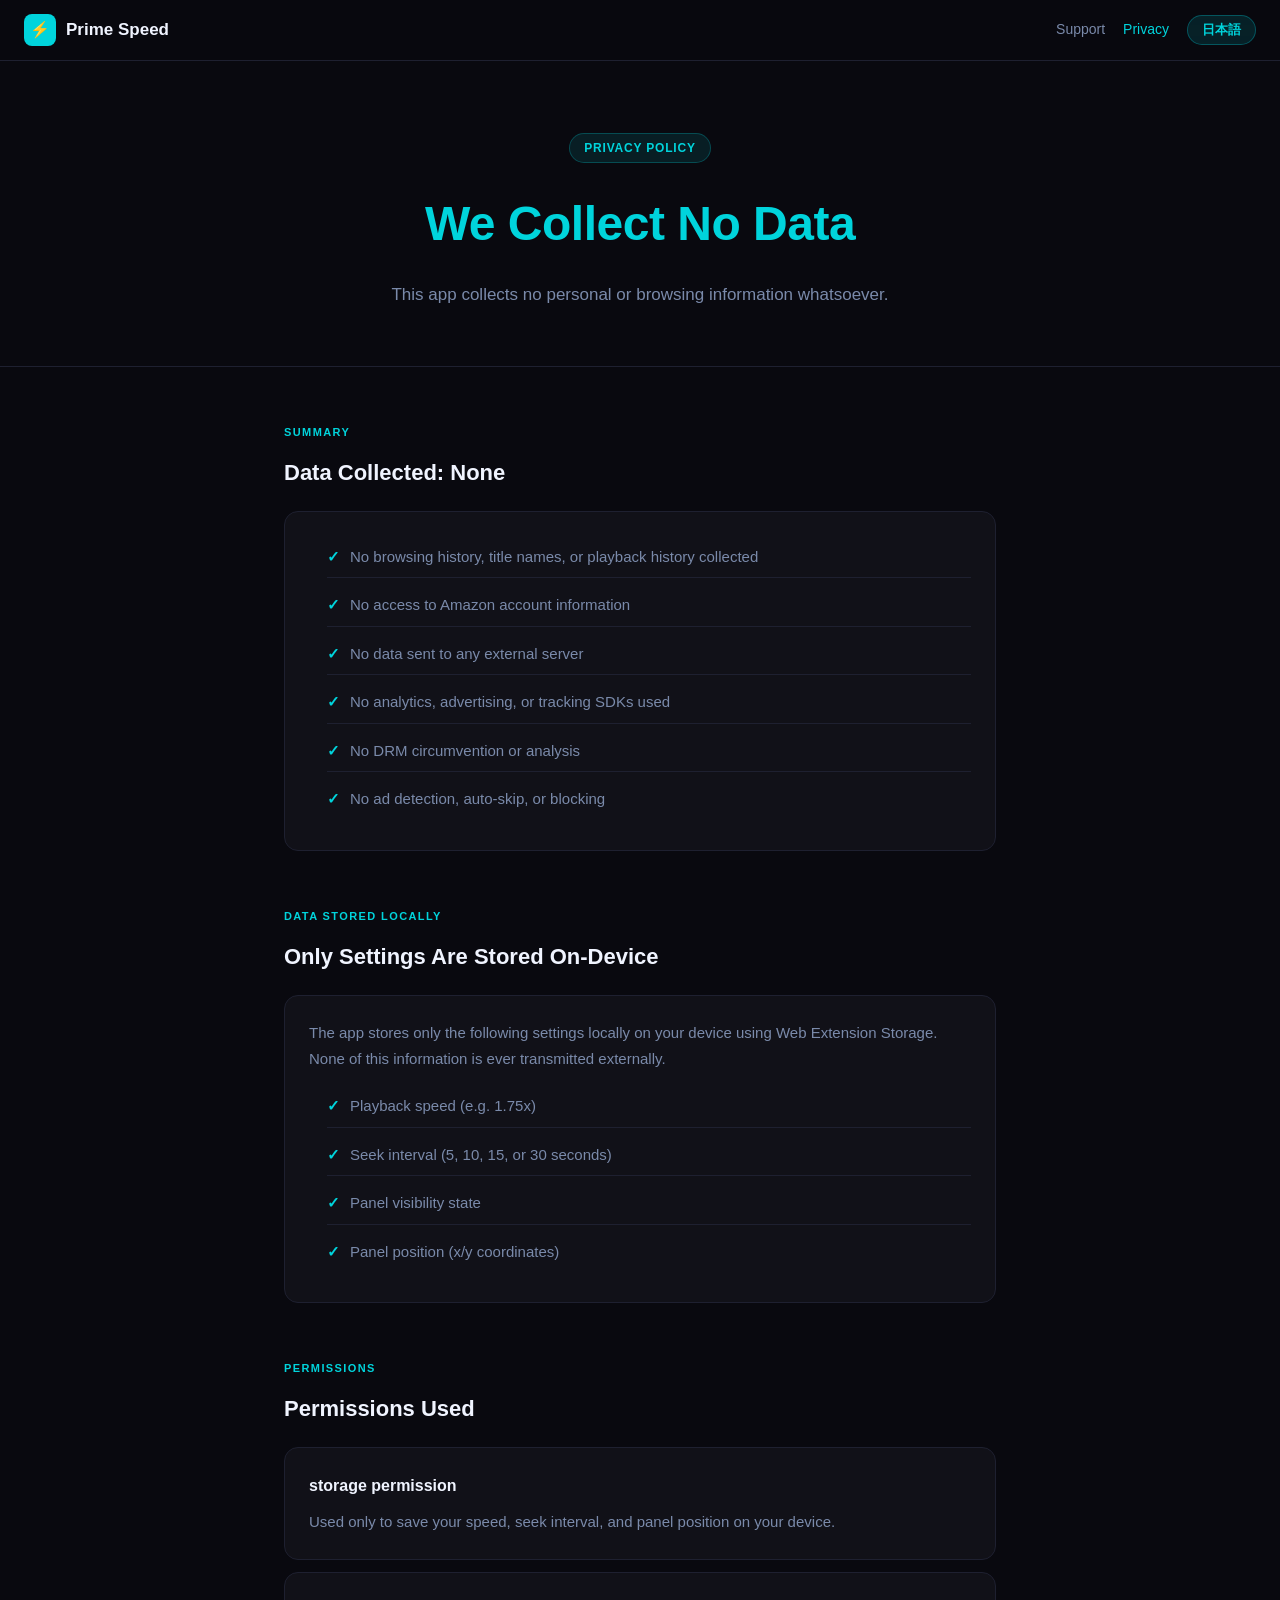
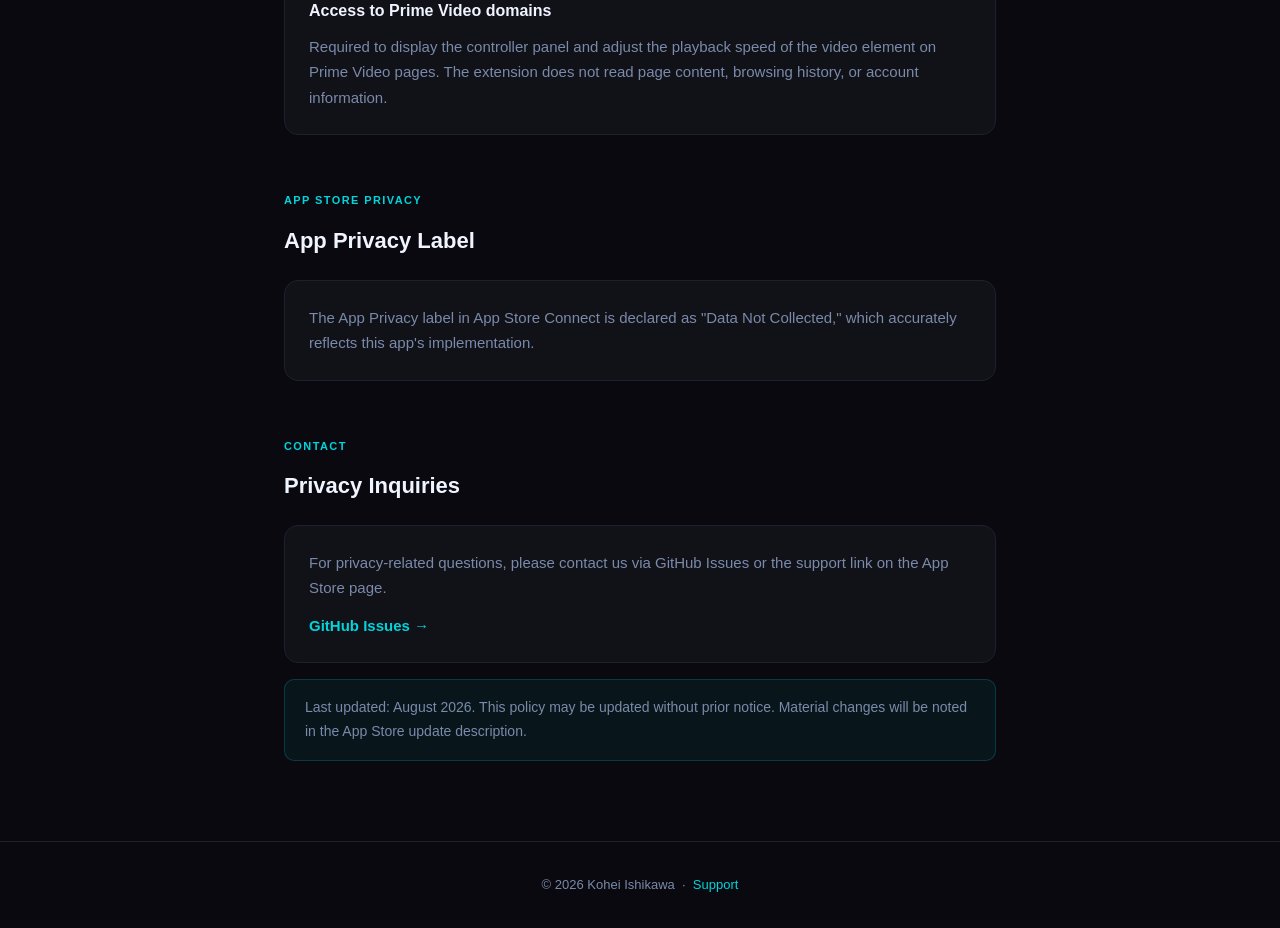
==== privacy.html @ 71042012 "feat: initial support and privacy pages with JP/EN toggle" ====
<!DOCTYPE html>
<html lang="ja">
<head>
  <meta charset="UTF-8">
  <meta name="viewport" content="width=device-width, initial-scale=1">
  <title>プライバシーポリシー / Privacy Policy — アマプラ倍速</title>
  <meta name="description" content="アマプラ倍速（Prime Speed Controller）のプライバシーポリシー。">
  <link rel="stylesheet" href="style.css">
</head>
<body>

<nav>
  <a class="nav-brand" href="index.html">
    <div class="nav-icon">⚡</div>
    <span class="ja-t">アマプラ倍速</span>
    <span class="en-t" style="display:none">Prime Speed</span>
  </a>
  <div class="nav-links">
    <a href="index.html">
      <span class="ja-t">サポート</span><span class="en-t" style="display:none">Support</span>
    </a>
    <a href="privacy.html" class="active">
      <span class="ja-t">プライバシー</span><span class="en-t" style="display:none">Privacy</span>
    </a>
    <button class="lang-btn" onclick="toggleLang()" id="langBtn">EN</button>
  </div>
</nav>

<div class="hero">
  <div class="hero-badge ja-t">プライバシーポリシー</div>
  <div class="hero-badge en-t" style="display:none">Privacy Policy</div>
  <h1>
    <span class="ja-t">データを<span>収集しません</span></span>
    <span class="en-t" style="display:none">We Collect <span>No Data</span></span>
  </h1>
  <p class="ja-t">本アプリはユーザーの閲覧情報・個人情報を一切収集・送信しません。</p>
  <p class="en-t" style="display:none">This app collects no personal or browsing information whatsoever.</p>
</div>

<div class="container">

  <!-- ── Summary ── -->
  <div class="section">
    <div class="section-label ja-t">概要</div>
    <div class="section-label en-t" style="display:none">Summary</div>
    <h2 class="ja-t">収集するデータ：なし</h2>
    <h2 class="en-t" style="display:none">Data Collected: None</h2>

    <div class="card">
      <ul class="check-list">
        <li class="ja-t">閲覧履歴・作品名・再生履歴を収集しない</li>
        <li class="en-t" style="display:none">No browsing history, title names, or playback history collected</li>

        <li class="ja-t">Amazonアカウント情報にアクセスしない</li>
        <li class="en-t" style="display:none">No access to Amazon account information</li>

        <li class="ja-t">外部サーバーへのデータ送信をしない</li>
        <li class="en-t" style="display:none">No data sent to any external server</li>

        <li class="ja-t">解析SDK・広告SDK・トラッキングSDKを使用しない</li>
        <li class="en-t" style="display:none">No analytics, advertising, or tracking SDKs used</li>

        <li class="ja-t">DRMの解除・回避・解析をしない</li>
        <li class="en-t" style="display:none">No DRM circumvention or analysis</li>

        <li class="ja-t">広告の検出・自動スキップ・遮断をしない</li>
        <li class="en-t" style="display:none">No ad detection, auto-skip, or blocking</li>
      </ul>
    </div>
  </div>

  <!-- ── What IS stored ── -->
  <div class="section">
    <div class="section-label ja-t">端末内に保存するデータ</div>
    <div class="section-label en-t" style="display:none">Data Stored Locally</div>
    <h2 class="ja-t">設定値のみ端末内に保存</h2>
    <h2 class="en-t" style="display:none">Only Settings Are Stored On-Device</h2>

    <div class="card">
      <p class="ja-t" style="margin-bottom:14px">
        本アプリは次の設定値のみをお使いの端末内（Web Extension Storage）に保存します。これらの情報は外部に送信されることはありません。
      </p>
      <p class="en-t" style="display:none;margin-bottom:14px">
        The app stores only the following settings locally on your device using Web Extension Storage. None of this information is ever transmitted externally.
      </p>
      <ul class="check-list">
        <li class="ja-t">再生速度（例: 1.75x）</li>
        <li class="en-t" style="display:none">Playback speed (e.g. 1.75x)</li>

        <li class="ja-t">送り・戻し秒数（5 / 10 / 15 / 30秒）</li>
        <li class="en-t" style="display:none">Seek interval (5, 10, 15, or 30 seconds)</li>

        <li class="ja-t">操作パネルの表示・非表示の状態</li>
        <li class="en-t" style="display:none">Panel visibility state</li>

        <li class="ja-t">操作パネルの位置（x/y座標）</li>
        <li class="en-t" style="display:none">Panel position (x/y coordinates)</li>
      </ul>
    </div>
  </div>

  <!-- ── Permissions ── -->
  <div class="section">
    <div class="section-label ja-t">権限について</div>
    <div class="section-label en-t" style="display:none">Permissions</div>
    <h2 class="ja-t">使用する権限</h2>
    <h2 class="en-t" style="display:none">Permissions Used</h2>

    <div class="card">
      <h3 class="ja-t">storage 権限</h3>
      <h3 class="en-t" style="display:none">storage permission</h3>
      <p class="ja-t">再生速度・送り秒数・パネル位置などの設定を端末内に保存するためだけに使用します。</p>
      <p class="en-t" style="display:none">Used only to save your speed, seek interval, and panel position on your device.</p>
    </div>
    <div class="card">
      <h3 class="ja-t">Prime Video ドメインへのアクセス</h3>
      <h3 class="en-t" style="display:none">Access to Prime Video domains</h3>
      <p class="ja-t">操作パネルを表示し、video要素の再生速度を変更するためにPrime VideoのWebページへのアクセスが必要です。ページの内容・閲覧履歴・アカウント情報を読み取ることはありません。</p>
      <p class="en-t" style="display:none">Required to display the controller panel and adjust the playback speed of the video element on Prime Video pages. The extension does not read page content, browsing history, or account information.</p>
    </div>
  </div>

  <!-- ── App Privacy ── -->
  <div class="section">
    <div class="section-label ja-t">App Store プライバシー情報</div>
    <div class="section-label en-t" style="display:none">App Store Privacy</div>
    <h2 class="ja-t">App Privacyラベル</h2>
    <h2 class="en-t" style="display:none">App Privacy Label</h2>
    <div class="card">
      <p class="ja-t">App Store ConnectのApp Privacyには「データ非収集（Data Not Collected）」を申告しています。これは本アプリの実装と一致しています。</p>
      <p class="en-t" style="display:none">The App Privacy label in App Store Connect is declared as "Data Not Collected," which accurately reflects this app's implementation.</p>
    </div>
  </div>

  <!-- ── Contact ── -->
  <div class="section">
    <div class="section-label ja-t">お問い合わせ</div>
    <div class="section-label en-t" style="display:none">Contact</div>
    <h2 class="ja-t">プライバシーに関するお問い合わせ</h2>
    <h2 class="en-t" style="display:none">Privacy Inquiries</h2>
    <div class="card">
      <p class="ja-t">プライバシーに関するご質問は、GitHubのIssueまたはApp Storeのサポートリンクからご連絡ください。</p>
      <p class="en-t" style="display:none">For privacy-related questions, please contact us via GitHub Issues or the support link on the App Store page.</p>
      <p style="margin-top:12px">
        <a href="https://github.com/isitest1/prime-video-speed-controller/issues"
           style="color:var(--teal);text-decoration:none;font-weight:700">GitHub Issues →</a>
      </p>
    </div>
  </div>

  <div class="notice">
    <span class="ja-t">最終更新: 2026年8月 ／ 本ポリシーは予告なく変更することがあります。重要な変更がある場合はApp Storeのアップデート情報でお知らせします。</span>
    <span class="en-t" style="display:none">Last updated: August 2026. This policy may be updated without prior notice. Material changes will be noted in the App Store update description.</span>
  </div>

</div>

<footer>
  <p>© 2026 Kohei Ishikawa &nbsp;·&nbsp;
    <a href="index.html"><span class="ja-t">サポート</span><span class="en-t" style="display:none">Support</span></a>
  </p>
</footer>

<script>
  var isJa = true;
  function toggleLang() {
    isJa = !isJa;
    document.querySelectorAll('.ja-t').forEach(function(el){
      el.style.display = isJa ? '' : 'none';
    });
    document.querySelectorAll('.en-t').forEach(function(el){
      el.style.display = isJa ? 'none' : '';
    });
    document.getElementById('langBtn').textContent = isJa ? 'EN' : '日本語';
    document.documentElement.lang = isJa ? 'ja' : 'en';
  }
  if (!navigator.language.startsWith('ja')) toggleLang();
</script>
</body>
</html>
---- style.css ----
:root {
  --bg:     #09090f;
  --card:   #111118;
  --border: #1e2030;
  --teal:   #00d4dc;
  --teal2:  #00aacc;
  --white:  #f0f4ff;
  --dim:    #7a8aaa;
  --radius: 14px;
}
*, *::before, *::after { box-sizing: border-box; margin: 0; padding: 0; }

body {
  background: var(--bg);
  color: var(--white);
  font-family: -apple-system, BlinkMacSystemFont, "Helvetica Neue", sans-serif;
  line-height: 1.7;
  font-size: 16px;
}

/* ── Nav ── */
nav {
  position: sticky;
  top: 0;
  z-index: 100;
  display: flex;
  align-items: center;
  justify-content: space-between;
  padding: 14px 24px;
  background: rgba(9,9,15,.88);
  backdrop-filter: blur(16px);
  border-bottom: 1px solid var(--border);
  gap: 12px;
}
.nav-brand {
  display: flex;
  align-items: center;
  gap: 10px;
  text-decoration: none;
  color: var(--white);
  font-weight: 700;
  font-size: 17px;
}
.nav-icon {
  width: 32px; height: 32px;
  background: var(--teal);
  border-radius: 8px;
  display: flex; align-items: center; justify-content: center;
  font-size: 16px;
  color: #000;
  font-weight: 900;
}
.nav-links { display: flex; align-items: center; gap: 18px; }
.nav-links a {
  color: var(--dim);
  text-decoration: none;
  font-size: 14px;
  transition: color .15s;
}
.nav-links a:hover, .nav-links a.active { color: var(--teal); }

/* ── Lang toggle ── */
.lang-btn {
  background: rgba(0,212,220,.12);
  border: 1px solid rgba(0,212,220,.3);
  color: var(--teal);
  border-radius: 20px;
  padding: 5px 14px;
  font-size: 13px;
  font-weight: 700;
  cursor: pointer;
  transition: background .15s;
  white-space: nowrap;
}
.lang-btn:hover { background: rgba(0,212,220,.22); }

/* ── Hero ── */
.hero {
  text-align: center;
  padding: 72px 24px 56px;
  border-bottom: 1px solid var(--border);
}
.hero-badge {
  display: inline-block;
  background: rgba(0,212,220,.1);
  border: 1px solid rgba(0,212,220,.25);
  color: var(--teal);
  border-radius: 20px;
  padding: 4px 14px;
  font-size: 12px;
  font-weight: 700;
  letter-spacing: .8px;
  text-transform: uppercase;
  margin-bottom: 20px;
}
.hero h1 {
  font-size: clamp(28px, 5vw, 48px);
  font-weight: 800;
  letter-spacing: -.5px;
  margin-bottom: 16px;
}
.hero h1 span { color: var(--teal); }
.hero p {
  color: var(--dim);
  max-width: 560px;
  margin: 0 auto;
  font-size: 17px;
}

/* ── Container ── */
.container {
  max-width: 760px;
  margin: 0 auto;
  padding: 0 24px 80px;
}

/* ── Section ── */
.section { margin-top: 56px; }
.section-label {
  font-size: 11px;
  font-weight: 800;
  letter-spacing: 1.4px;
  text-transform: uppercase;
  color: var(--teal);
  margin-bottom: 12px;
}
.section h2 {
  font-size: 22px;
  font-weight: 700;
  margin-bottom: 20px;
}

/* ── Card ── */
.card {
  background: var(--card);
  border: 1px solid var(--border);
  border-radius: var(--radius);
  padding: 24px;
  margin-bottom: 12px;
}
.card + .card { margin-top: 10px; }
.card-num {
  display: inline-flex;
  align-items: center;
  justify-content: center;
  width: 28px; height: 28px;
  background: var(--teal);
  color: #000;
  border-radius: 50%;
  font-size: 13px;
  font-weight: 900;
  margin-bottom: 10px;
}
.card h3 {
  font-size: 16px;
  font-weight: 700;
  margin-bottom: 10px;
}
.card p, .card li {
  color: var(--dim);
  font-size: 15px;
}
.card ul { padding-left: 18px; }
.card li { margin-bottom: 6px; }

/* ── FAQ ── */
.faq-q {
  font-size: 15px;
  font-weight: 700;
  color: var(--teal);
  margin-bottom: 6px;
}
.faq-a {
  color: var(--dim);
  font-size: 14px;
}

/* ── Privacy bullets ── */
.check-list { list-style: none; padding: 0; }
.check-list li {
  padding: 8px 0;
  border-bottom: 1px solid var(--border);
  display: flex;
  gap: 10px;
  font-size: 15px;
  color: var(--dim);
}
.check-list li:last-child { border: none; }
.check-list li::before {
  content: "✓";
  color: var(--teal);
  font-weight: 900;
  flex-shrink: 0;
}

/* ── Notice ── */
.notice {
  background: rgba(0,212,220,.06);
  border: 1px solid rgba(0,212,220,.2);
  border-radius: 10px;
  padding: 16px 20px;
  color: var(--dim);
  font-size: 14px;
  margin-top: 16px;
}

/* ── Footer ── */
footer {
  border-top: 1px solid var(--border);
  padding: 32px 24px;
  text-align: center;
  color: var(--dim);
  font-size: 13px;
}
footer a { color: var(--teal); text-decoration: none; }

/* ── Responsive ── */
@media (max-width: 600px) {
  nav { padding: 12px 16px; }
  .hero { padding: 48px 16px 40px; }
  .container { padding: 0 16px 60px; }
}
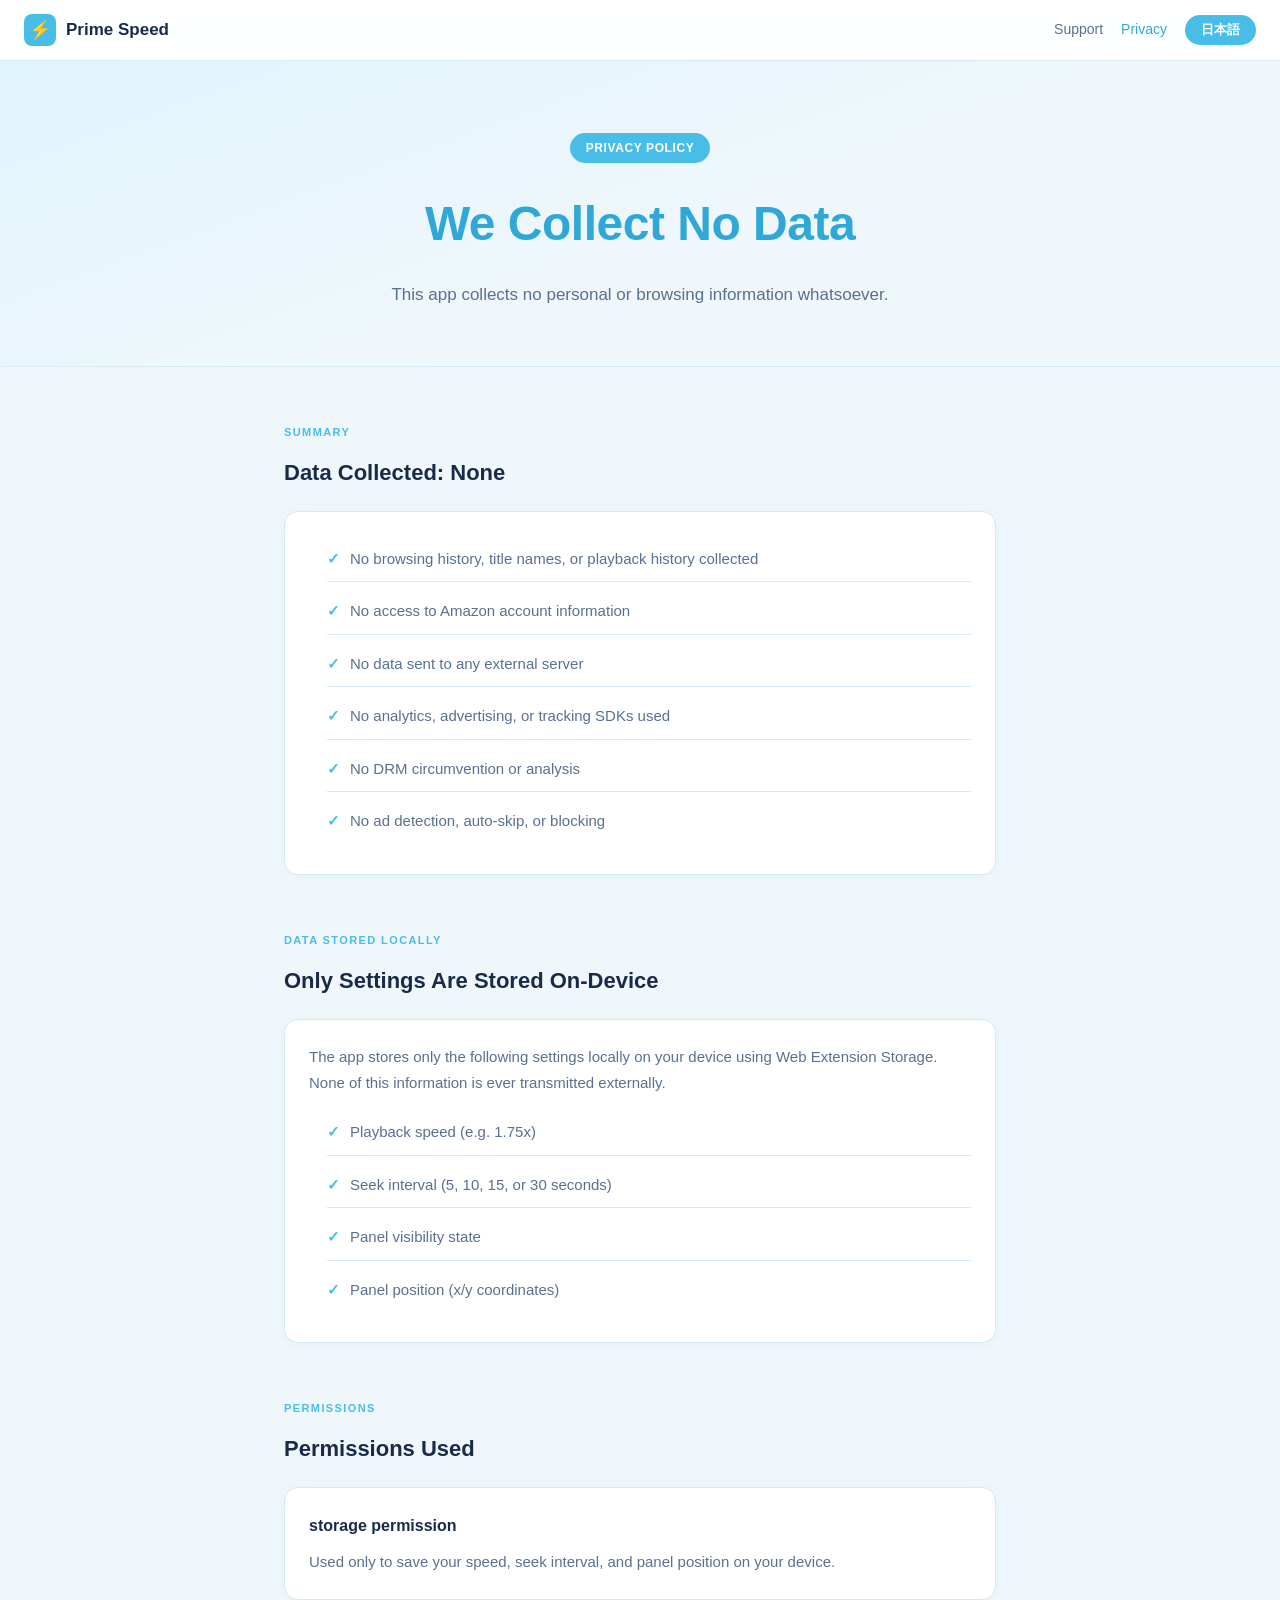
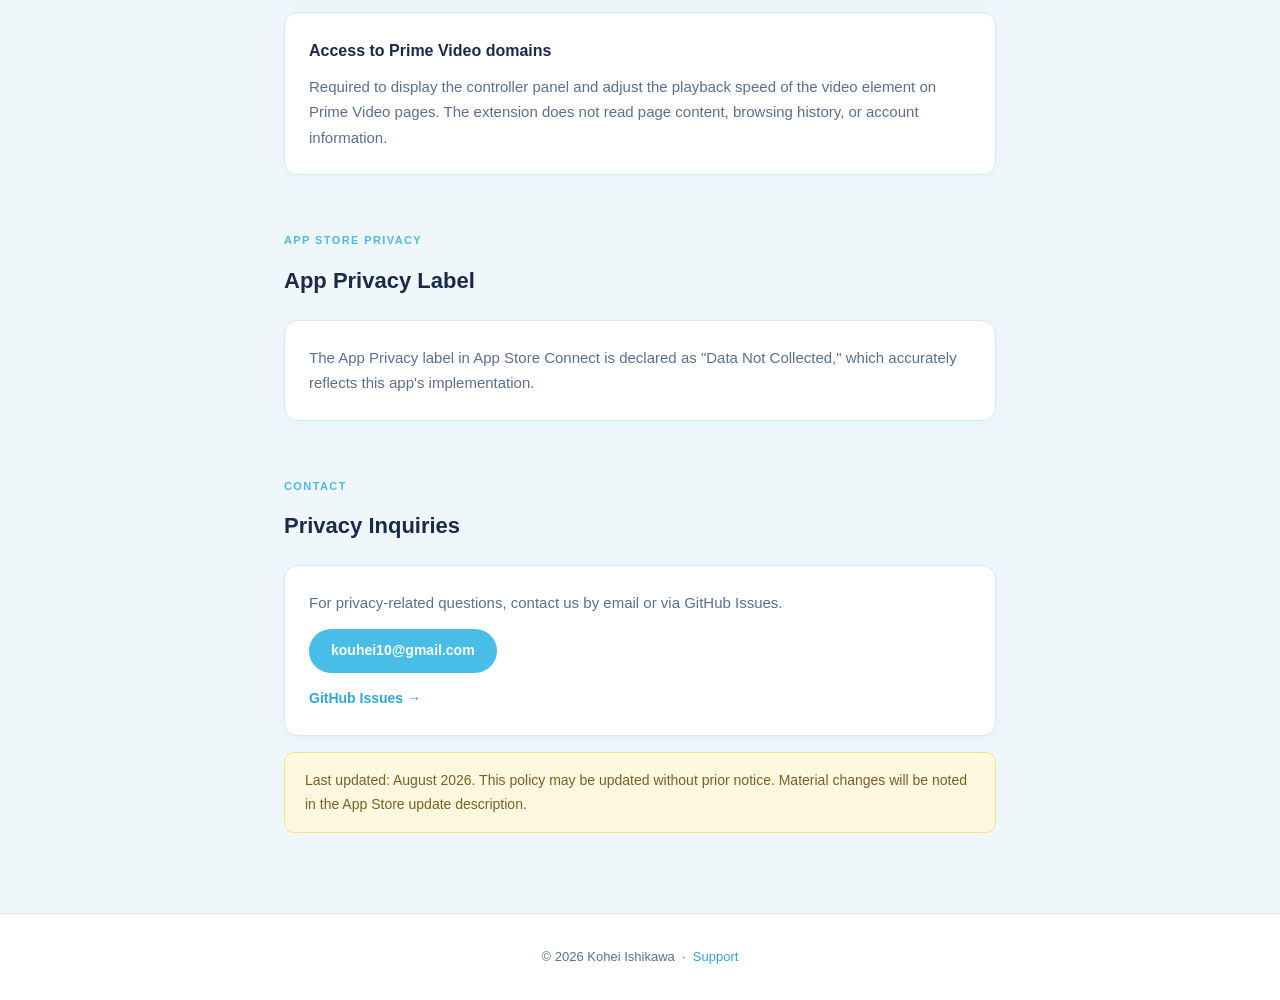
==== commit c8578bc6: "redesign: switch to light pop theme, add contact email Replace dark background with light sky-blue/w" ====
--- a/privacy.html
+++ b/privacy.html
@@ -139,11 +139,14 @@
     <h2 class="ja-t">プライバシーに関するお問い合わせ</h2>
     <h2 class="en-t" style="display:none">Privacy Inquiries</h2>
     <div class="card">
-      <p class="ja-t">プライバシーに関するご質問は、GitHubのIssueまたはApp Storeのサポートリンクからご連絡ください。</p>
-      <p class="en-t" style="display:none">For privacy-related questions, please contact us via GitHub Issues or the support link on the App Store page.</p>
+      <p class="ja-t">プライバシーに関するご質問はメールまたはGitHubのIssueでご連絡ください。</p>
+      <p class="en-t" style="display:none">For privacy-related questions, contact us by email or via GitHub Issues.</p>
+      <a href="mailto:kouhei10@gmail.com" class="contact-link">
+        kouhei10@gmail.com
+      </a>
       <p style="margin-top:12px">
         <a href="https://github.com/isitest1/prime-video-speed-controller/issues"
-           style="color:var(--teal);text-decoration:none;font-weight:700">GitHub Issues →</a>
+           style="color:var(--blue2);text-decoration:none;font-weight:600;font-size:14px">GitHub Issues →</a>
       </p>
     </div>
   </div>
--- a/style.css
+++ b/style.css
@@ -1,18 +1,20 @@
 :root {
-  --bg:     #09090f;
-  --card:   #111118;
-  --border: #1e2030;
-  --teal:   #00d4dc;
-  --teal2:  #00aacc;
-  --white:  #f0f4ff;
-  --dim:    #7a8aaa;
-  --radius: 14px;
+  --bg:      #f0f7fb;
+  --surface: #ffffff;
+  --card:    #ffffff;
+  --border:  #d6eaf5;
+  --blue:    #48bde8;
+  --blue2:   #2fa8d8;
+  --coral:   #ff6450;
+  --text:    #1a2b4a;
+  --dim:     #5a7090;
+  --radius:  14px;
 }
 *, *::before, *::after { box-sizing: border-box; margin: 0; padding: 0; }
 
 body {
   background: var(--bg);
-  color: var(--white);
+  color: var(--text);
   font-family: -apple-system, BlinkMacSystemFont, "Helvetica Neue", sans-serif;
   line-height: 1.7;
   font-size: 16px;
@@ -27,7 +29,7 @@
   align-items: center;
   justify-content: space-between;
   padding: 14px 24px;
-  background: rgba(9,9,15,.88);
+  background: rgba(255,255,255,.90);
   backdrop-filter: blur(16px);
   border-bottom: 1px solid var(--border);
   gap: 12px;
@@ -37,17 +39,17 @@
   align-items: center;
   gap: 10px;
   text-decoration: none;
-  color: var(--white);
+  color: var(--text);
   font-weight: 700;
   font-size: 17px;
 }
 .nav-icon {
   width: 32px; height: 32px;
-  background: var(--teal);
+  background: var(--blue);
   border-radius: 8px;
   display: flex; align-items: center; justify-content: center;
-  font-size: 16px;
-  color: #000;
+  font-size: 18px;
+  color: #fff;
   font-weight: 900;
 }
 .nav-links { display: flex; align-items: center; gap: 18px; }
@@ -55,41 +57,42 @@
   color: var(--dim);
   text-decoration: none;
   font-size: 14px;
+  font-weight: 500;
   transition: color .15s;
 }
-.nav-links a:hover, .nav-links a.active { color: var(--teal); }
+.nav-links a:hover, .nav-links a.active { color: var(--blue2); }
 
 /* ── Lang toggle ── */
 .lang-btn {
-  background: rgba(0,212,220,.12);
-  border: 1px solid rgba(0,212,220,.3);
-  color: var(--teal);
+  background: var(--blue);
+  border: none;
+  color: #fff;
   border-radius: 20px;
-  padding: 5px 14px;
+  padding: 6px 16px;
   font-size: 13px;
   font-weight: 700;
   cursor: pointer;
   transition: background .15s;
   white-space: nowrap;
 }
-.lang-btn:hover { background: rgba(0,212,220,.22); }
+.lang-btn:hover { background: var(--blue2); }
 
 /* ── Hero ── */
 .hero {
   text-align: center;
   padding: 72px 24px 56px;
+  background: linear-gradient(160deg, #e0f4fd 0%, #f0f7fb 60%);
   border-bottom: 1px solid var(--border);
 }
 .hero-badge {
   display: inline-block;
-  background: rgba(0,212,220,.1);
-  border: 1px solid rgba(0,212,220,.25);
-  color: var(--teal);
+  background: var(--blue);
+  color: #fff;
   border-radius: 20px;
-  padding: 4px 14px;
+  padding: 5px 16px;
   font-size: 12px;
   font-weight: 700;
-  letter-spacing: .8px;
+  letter-spacing: .6px;
   text-transform: uppercase;
   margin-bottom: 20px;
 }
@@ -98,8 +101,9 @@
   font-weight: 800;
   letter-spacing: -.5px;
   margin-bottom: 16px;
-}
-.hero h1 span { color: var(--teal); }
+  color: var(--text);
+}
+.hero h1 span { color: var(--blue2); }
 .hero p {
   color: var(--dim);
   max-width: 560px;
@@ -121,13 +125,14 @@
   font-weight: 800;
   letter-spacing: 1.4px;
   text-transform: uppercase;
-  color: var(--teal);
+  color: var(--blue);
   margin-bottom: 12px;
 }
 .section h2 {
   font-size: 22px;
   font-weight: 700;
   margin-bottom: 20px;
+  color: var(--text);
 }
 
 /* ── Card ── */
@@ -137,17 +142,18 @@
   border-radius: var(--radius);
   padding: 24px;
   margin-bottom: 12px;
+  box-shadow: 0 2px 12px rgba(72,189,232,.08);
 }
 .card + .card { margin-top: 10px; }
 .card-num {
   display: inline-flex;
   align-items: center;
   justify-content: center;
-  width: 28px; height: 28px;
-  background: var(--teal);
-  color: #000;
+  width: 30px; height: 30px;
+  background: var(--blue);
+  color: #fff;
   border-radius: 50%;
-  font-size: 13px;
+  font-size: 14px;
   font-weight: 900;
   margin-bottom: 10px;
 }
@@ -155,11 +161,9 @@
   font-size: 16px;
   font-weight: 700;
   margin-bottom: 10px;
-}
-.card p, .card li {
-  color: var(--dim);
-  font-size: 15px;
-}
+  color: var(--text);
+}
+.card p, .card li { color: var(--dim); font-size: 15px; }
 .card ul { padding-left: 18px; }
 .card li { margin-bottom: 6px; }
 
@@ -167,18 +171,15 @@
 .faq-q {
   font-size: 15px;
   font-weight: 700;
-  color: var(--teal);
+  color: var(--blue2);
   margin-bottom: 6px;
 }
-.faq-a {
-  color: var(--dim);
-  font-size: 14px;
-}
+.faq-a { color: var(--dim); font-size: 14px; }
 
 /* ── Privacy bullets ── */
 .check-list { list-style: none; padding: 0; }
 .check-list li {
-  padding: 8px 0;
+  padding: 10px 0;
   border-bottom: 1px solid var(--border);
   display: flex;
   gap: 10px;
@@ -188,21 +189,36 @@
 .check-list li:last-child { border: none; }
 .check-list li::before {
   content: "✓";
-  color: var(--teal);
+  color: var(--blue);
   font-weight: 900;
   flex-shrink: 0;
 }
 
 /* ── Notice ── */
 .notice {
-  background: rgba(0,212,220,.06);
-  border: 1px solid rgba(0,212,220,.2);
+  background: #fff8e1;
+  border: 1px solid #ffe082;
   border-radius: 10px;
   padding: 16px 20px;
-  color: var(--dim);
+  color: #7a6020;
   font-size: 14px;
   margin-top: 16px;
 }
+
+/* ── Contact button ── */
+.contact-link {
+  display: inline-block;
+  margin-top: 14px;
+  background: var(--blue);
+  color: #fff;
+  text-decoration: none;
+  font-weight: 700;
+  font-size: 14px;
+  padding: 10px 22px;
+  border-radius: 24px;
+  transition: background .15s;
+}
+.contact-link:hover { background: var(--blue2); }
 
 /* ── Footer ── */
 footer {
@@ -211,8 +227,9 @@
   text-align: center;
   color: var(--dim);
   font-size: 13px;
-}
-footer a { color: var(--teal); text-decoration: none; }
+  background: var(--surface);
+}
+footer a { color: var(--blue2); text-decoration: none; }
 
 /* ── Responsive ── */
 @media (max-width: 600px) {
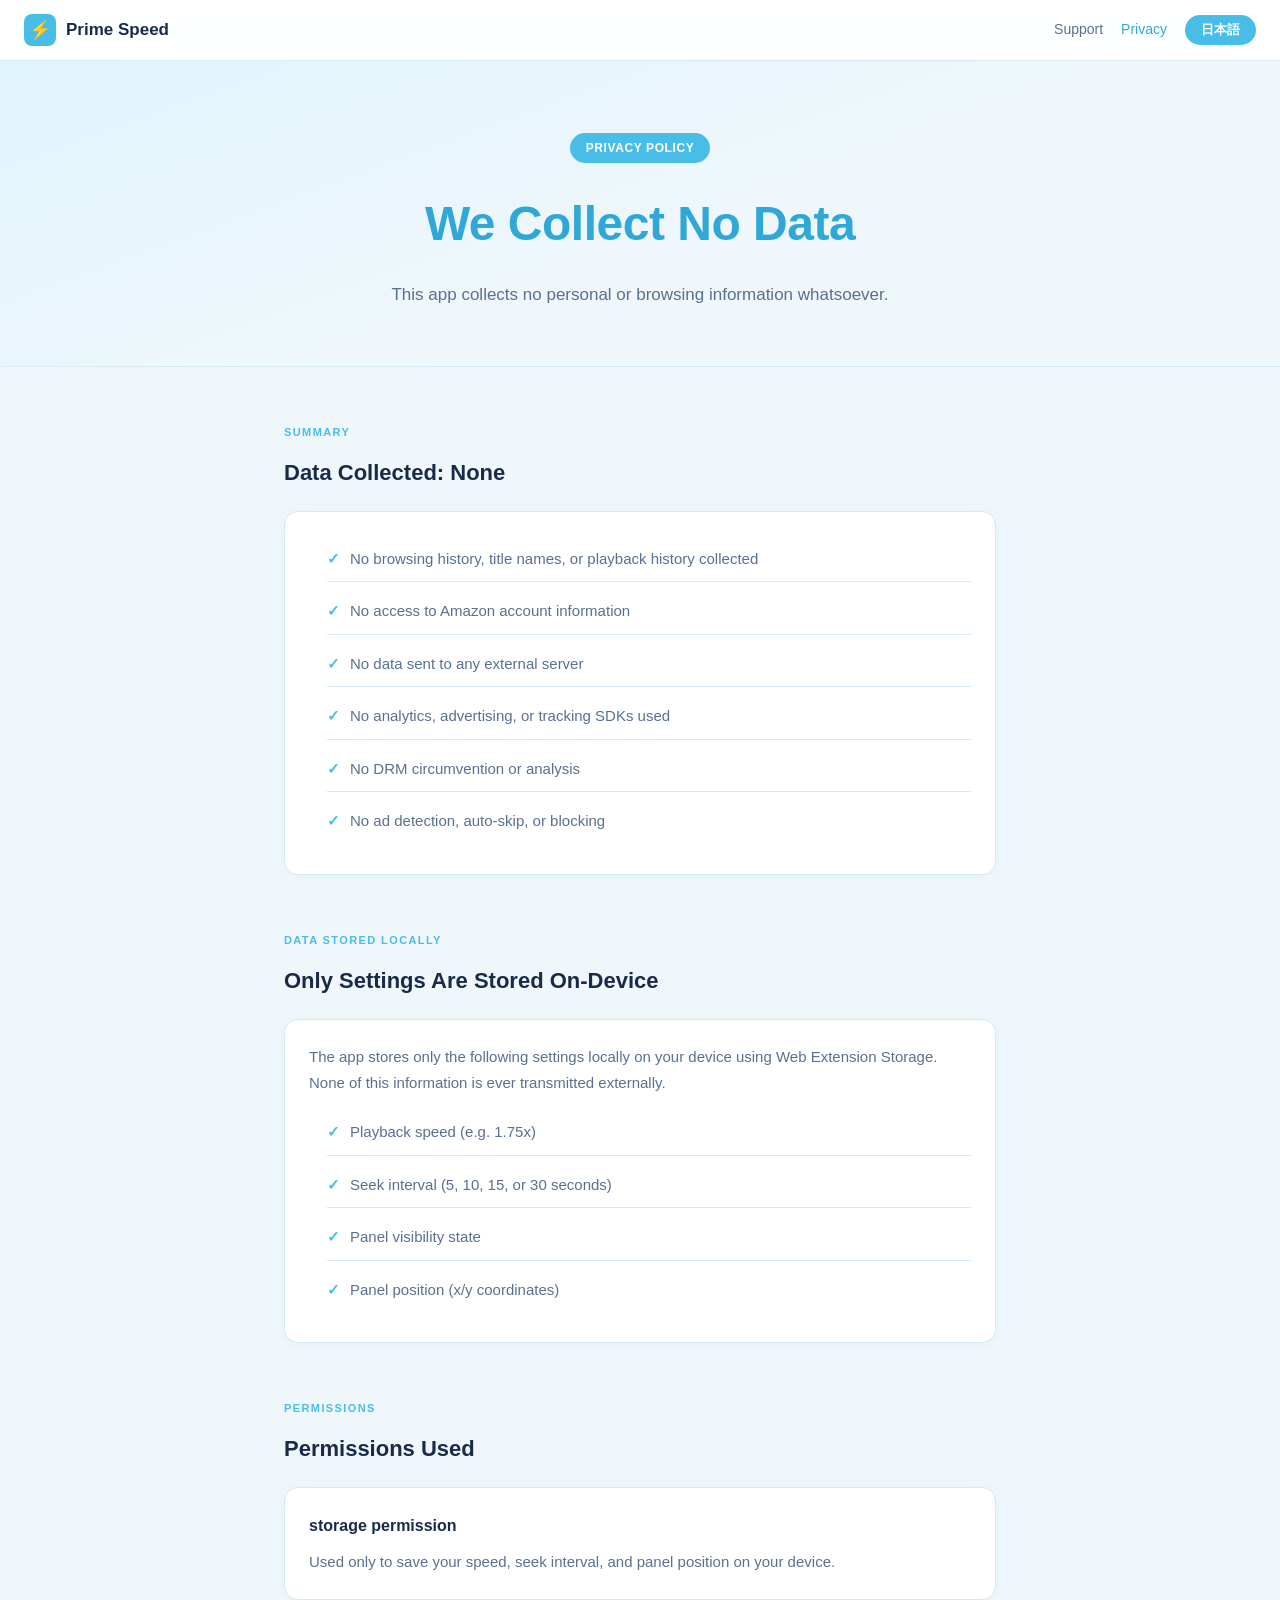
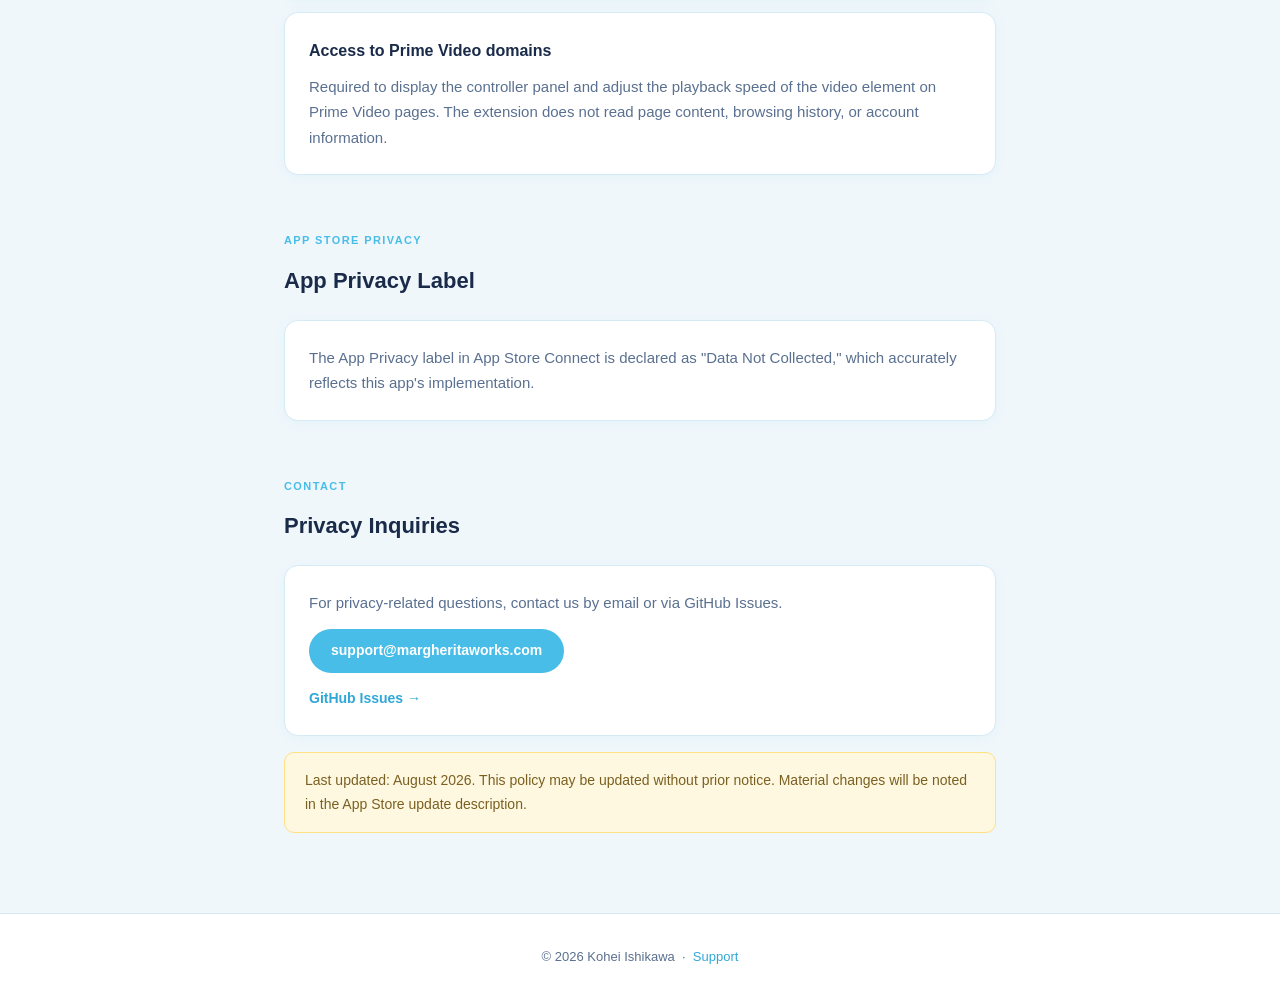
==== commit 695e3852: "Update contact email to support@margheritaworks.com" ====
--- a/privacy.html
+++ b/privacy.html
@@ -141,8 +141,8 @@
     <div class="card">
       <p class="ja-t">プライバシーに関するご質問はメールまたはGitHubのIssueでご連絡ください。</p>
       <p class="en-t" style="display:none">For privacy-related questions, contact us by email or via GitHub Issues.</p>
-      <a href="mailto:kouhei10@gmail.com" class="contact-link">
-        kouhei10@gmail.com
+      <a href="mailto:support@margheritaworks.com" class="contact-link">
+        support@margheritaworks.com
       </a>
       <p style="margin-top:12px">
         <a href="https://github.com/isitest1/prime-video-speed-controller/issues"
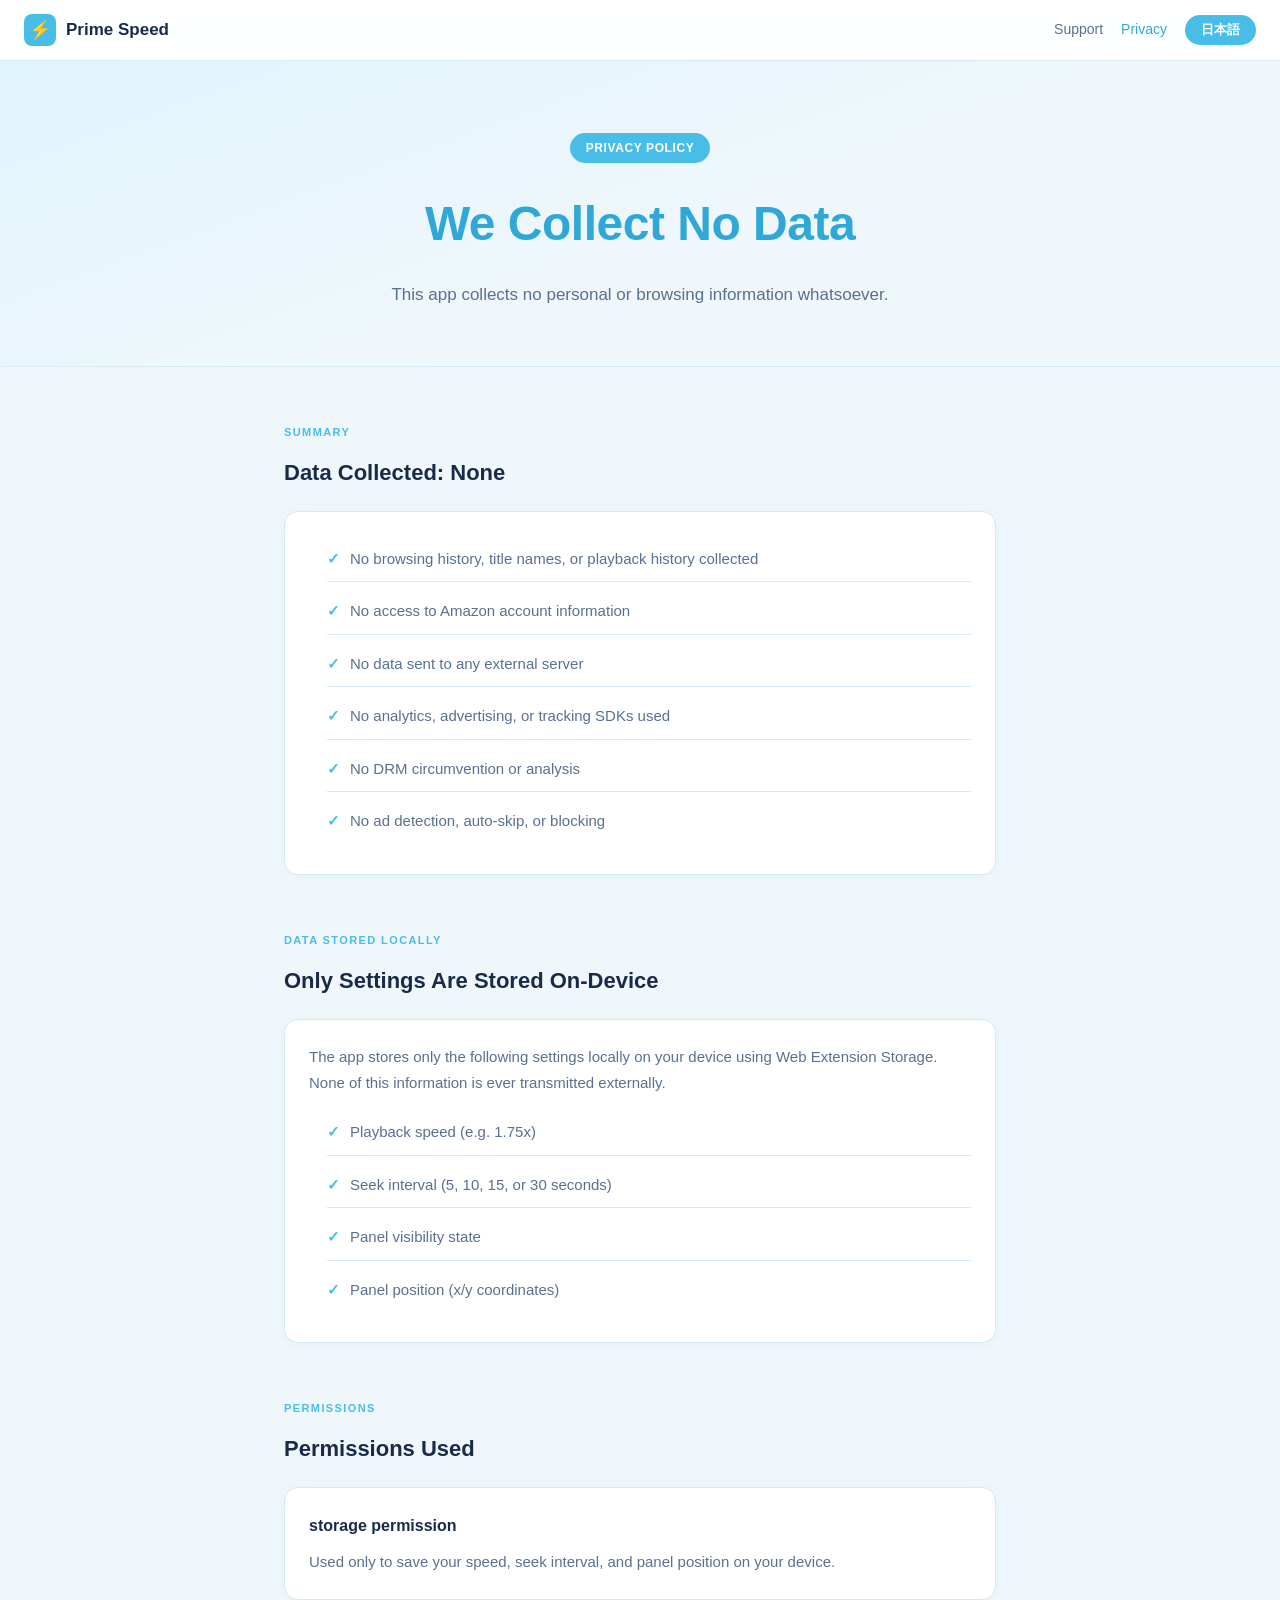
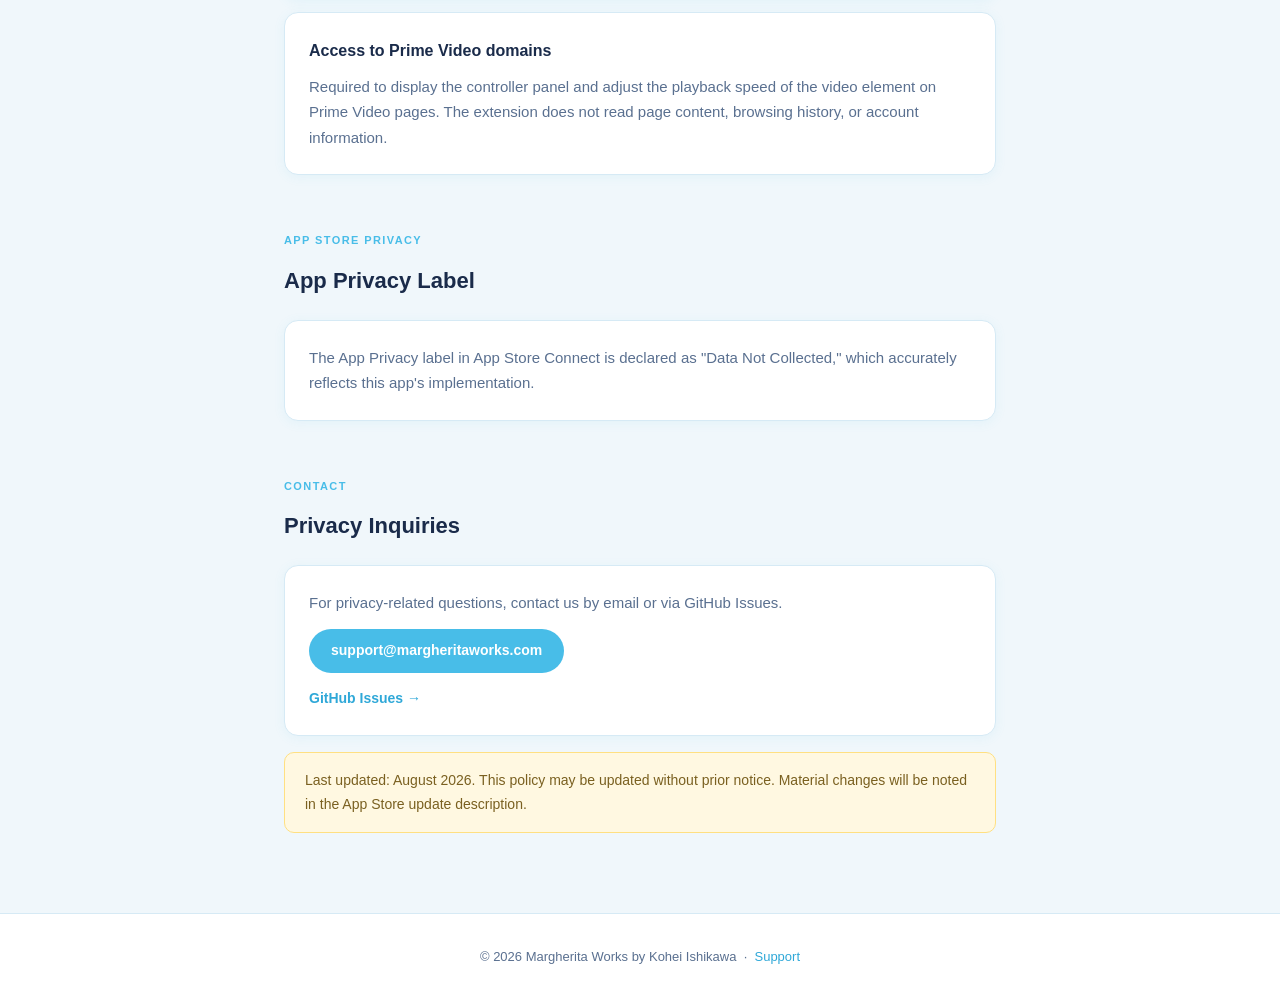
==== commit 93254bf8: "Update copyright line to Margherita Works by Kohei Ishikawa" ====
--- a/privacy.html
+++ b/privacy.html
@@ -159,7 +159,7 @@
 </div>
 
 <footer>
-  <p>© 2026 Kohei Ishikawa &nbsp;·&nbsp;
+  <p>© 2026 Margherita Works by Kohei Ishikawa &nbsp;·&nbsp;
     <a href="index.html"><span class="ja-t">サポート</span><span class="en-t" style="display:none">Support</span></a>
   </p>
 </footer>
